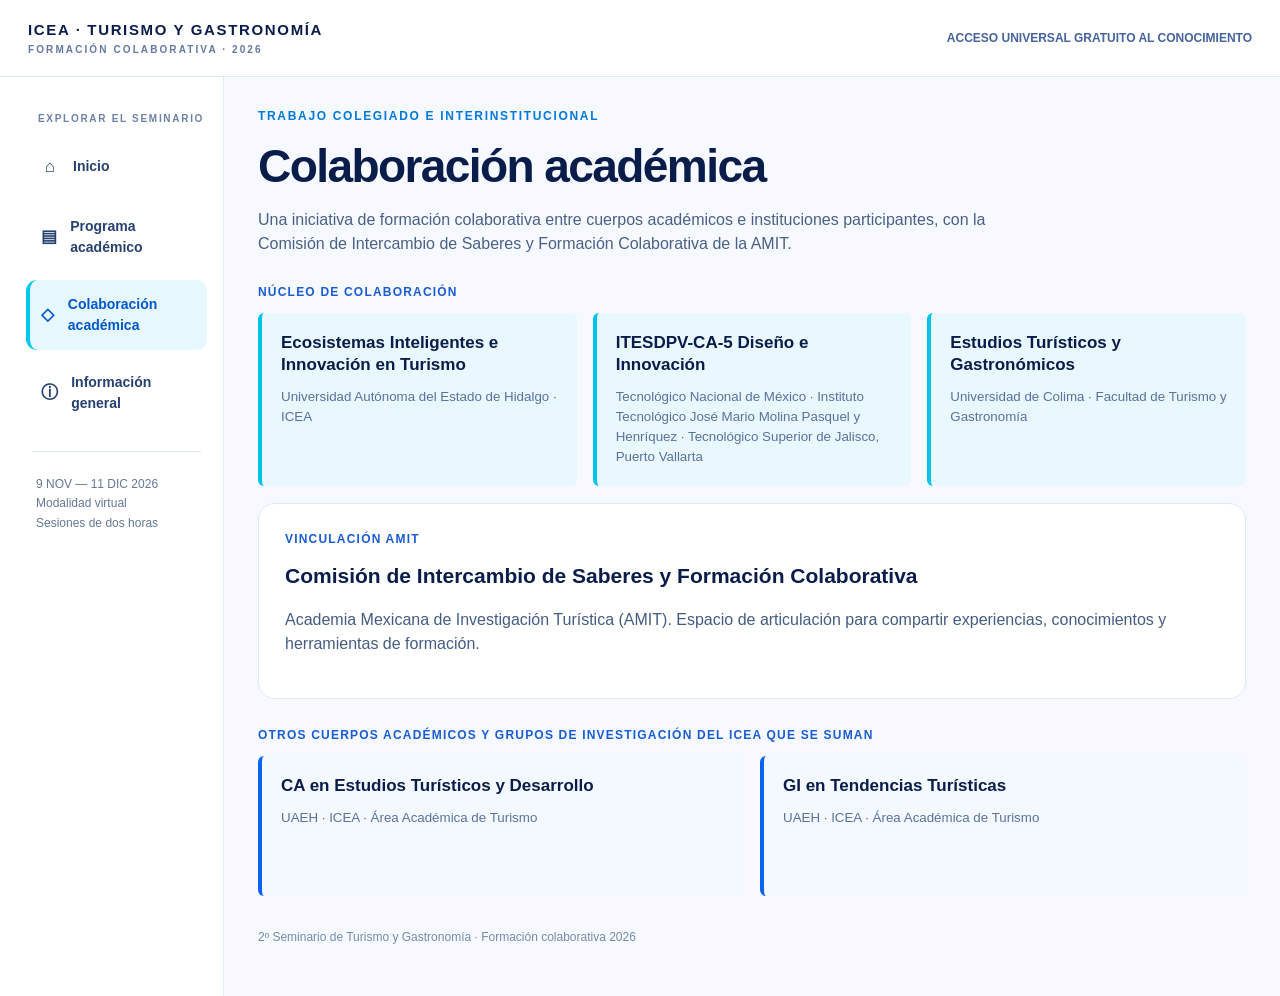
==== colaboracion.html @ 2c592e2b "Add files via upload" ====
<!doctype html><html lang="es"><head><meta charset="utf-8"><meta name="viewport" content="width=device-width,initial-scale=1"><meta name="theme-color" content="#061b65"><title>Colaboración académica · 2º Seminario de Turismo y Gastronomía</title><link rel="stylesheet" href="styles.css"></head><body><header class="header"><div class="head-inner"><a href="index.html" class="brand">ICEA · TURISMO Y GASTRONOMÍA<small>FORMACIÓN COLABORATIVA · 2026</small></a><div class="header-note">ACCESO UNIVERSAL GRATUITO AL CONOCIMIENTO</div></div></header><div class="shell"><aside class="side"><p class="side-title">Explorar el seminario</p><a class="" href="index.html"><span class="symbol">⌂</span>Inicio</a><a class="" href="programa.html"><span class="symbol">▤</span>Programa académico</a><a class="current" href="colaboracion.html"><span class="symbol">◇</span>Colaboración académica</a><a class="" href="informacion.html"><span class="symbol">ⓘ</span>Información general</a><div class="divider"></div><p class="note">9 NOV — 11 DIC 2026<br>Modalidad virtual<br>Sesiones de dos horas</p></aside><main class="content"><div class="page-top"><div class="kicker">Trabajo colegiado e interinstitucional</div><h1>Colaboración académica</h1><p>Una iniciativa de formación colaborativa entre cuerpos académicos e instituciones participantes, con la Comisión de Intercambio de Saberes y Formación Colaborativa de la AMIT.</p></div><div class="section-label">Núcleo de colaboración</div><div class="three"><article class="ca primary"><strong>Ecosistemas Inteligentes e Innovación en Turismo</strong><small>Universidad Autónoma del Estado de Hidalgo · ICEA</small></article><article class="ca primary"><strong>ITESDPV-CA-5 Diseño e Innovación</strong><small>Tecnológico Nacional de México · Instituto Tecnológico José Mario Molina Pasquel y Henríquez · Tecnológico Superior de Jalisco, Puerto Vallarta</small></article><article class="ca primary"><strong>Estudios Turísticos y Gastronómicos</strong><small>Universidad de Colima · Facultad de Turismo y Gastronomía</small></article></div><section class="panel" style="margin-top:17px"><div class="section-label" style="margin-top:0">Vinculación AMIT</div><h2>Comisión de Intercambio de Saberes y Formación Colaborativa</h2><p>Academia Mexicana de Investigación Turística (AMIT). Espacio de articulación para compartir experiencias, conocimientos y herramientas de formación.</p></section><div class="section-label">Otros cuerpos académicos y grupos de investigación del ICEA que se suman</div><div class="two"><div class="ca"><strong>CA en Estudios Turísticos y Desarrollo</strong><small>UAEH · ICEA · Área Académica de Turismo</small></div><div class="ca"><strong>GI en Tendencias Turísticas</strong><small>UAEH · ICEA · Área Académica de Turismo</small></div></div><footer class="foot">2º Seminario de Turismo y Gastronomía · Formación colaborativa 2026</footer></main></div></body></html>
---- styles.css ----
:root{--navy:#071653;--blue:#064ee2;--cyan:#04c9ed;--ink:#0a1d4a;--muted:#536586;--line:#e0e9f8}*{box-sizing:border-box}body{margin:0;background:#f6f9ff;color:var(--ink);font:16px/1.5 'Segoe UI',Arial,sans-serif}a{text-decoration:none;color:inherit}.header{background:white;border-bottom:1px solid var(--line)}.head-inner{max-width:1380px;margin:auto;min-height:76px;padding:14px 28px;display:flex;align-items:center;justify-content:space-between;gap:20px}.brand{font-size:15px;font-weight:900;letter-spacing:.11em}.brand small{display:block;color:#6678a2;font-size:10px;letter-spacing:.21em}.header-note{color:#47639d;font-size:12px;font-weight:700}.shell{max-width:1380px;margin:auto;display:grid;grid-template-columns:224px minmax(0,1fr);min-height:calc(100vh - 76px)}.side{padding:34px 16px 30px 26px;background:#fff;border-right:1px solid var(--line)}.side-title{font-size:10px;letter-spacing:.17em;text-transform:uppercase;color:#6d80a6;font-weight:900;margin:0 0 14px 12px}.side a{display:flex;align-items:center;gap:12px;padding:14px 13px;border-radius:11px;color:#26416f;font-weight:750;font-size:14px;margin-bottom:8px;transition:background .2s}.side a:hover{background:#eaf3ff}.side a.current{background:#e7f7ff;color:#0057cb;border-left:4px solid var(--cyan);padding-left:9px}.side a .symbol{font-size:17px;width:22px;text-align:center}.side .divider{border-top:1px solid var(--line);margin:23px 6px}.side .note{font-size:12px;color:#65789a;padding:0 10px;line-height:1.65}.content{min-width:0;padding:30px 34px 50px}.hero{background:linear-gradient(115deg,#061b65,#0838ad 68%,#0755df);color:white;border-radius:20px;display:grid;grid-template-columns:1.05fr .95fr;overflow:hidden;min-height:435px}.hero-copy{padding:48px 0 42px 44px;position:relative;z-index:1}.eyebrow{font-size:12px;letter-spacing:.14em;color:#52eafa;font-weight:900}.hero h1{font-size:clamp(34px,4.3vw,60px);line-height:1.05;letter-spacing:-.04em;margin:17px 0}.hero h1 span{color:#57eafa}.subtitle{font-size:19px;line-height:1.42;max-width:590px}.facts{font-size:13px;font-weight:850;letter-spacing:.03em;margin:26px 0}.hero-image{background:linear-gradient(90deg,#0836a7 0%,transparent 15%),url('assets/banner.jpg') center/cover;clip-path:polygon(14% 0,100% 0,100% 100%,0 100%)}.btn{display:inline-block;background:var(--cyan);padding:15px 21px;border-radius:9px;color:#00214b;font-weight:900;font-size:14px}.btn:hover{filter:brightness(.95)}.btn-outline{background:#fff;border:1px solid #c8d9f4;color:#0647bf}.intro{display:flex;gap:24px;align-items:center;justify-content:space-between;padding:25px 6px}.intro p{margin:0;max-width:690px;color:#344c76}.date-tag{font-size:12px;font-weight:900;color:#0056d8;white-space:nowrap}.logos{background:white;border:1px solid var(--line);border-radius:16px;padding:20px 24px;margin-top:6px}.logos-title{font-size:11px;font-weight:900;color:#50689b;letter-spacing:.12em;text-transform:uppercase;margin-bottom:15px}.logo-grid{display:grid;grid-template-columns:repeat(5,1fr);gap:18px;align-items:center}.logo-grid img{display:block;width:100%;height:85px;object-fit:contain}.logo-grid .logo-label{text-align:center;font-size:11px;font-weight:800;color:#6176a0;margin-top:8px}.page-top{margin-bottom:26px}.kicker{color:#0079db;font-size:12px;font-weight:900;letter-spacing:.14em;text-transform:uppercase}.page-top h1{font-size:clamp(30px,3.6vw,47px);letter-spacing:-.035em;margin:7px 0}.page-top p{max-width:780px;color:#4b6085;margin:0;font-size:16px}.panel{background:white;border:1px solid var(--line);border-radius:17px;padding:26px;margin-bottom:18px}.panel h2{font-size:21px;margin:0 0 12px}.panel p{color:#455c81}.status{display:inline-block;padding:6px 12px;background:#e5f9fd;color:#006d9a;border-radius:6px;font-size:12px;font-weight:900}.two{display:grid;grid-template-columns:1fr 1fr;gap:16px}.three{display:grid;grid-template-columns:repeat(3,1fr);gap:16px}.ca{background:#f4f8ff;border-left:4px solid #0b64ed;padding:19px;border-radius:6px;min-height:140px}.ca strong{display:block;font-size:17px;line-height:1.3}.ca small{display:block;color:#59729c;margin-top:11px}.ca.primary{background:#e9f7ff;border-left-color:#00c4e7}.section-label{color:#1a5cd2;font-size:12px;font-weight:900;letter-spacing:.1em;text-transform:uppercase;margin:27px 0 12px}.mini{font-size:13px;color:#667ca1}.note-box{border-left:4px solid var(--cyan);padding:12px 18px;background:#eefaff;color:#21476b;margin-top:18px}.foot{font-size:12px;color:#7789a9;margin-top:32px}.contact{font-weight:800;color:#0754c9}.bullets{padding-left:20px;color:#405a81}.bullets li{margin:8px 0}.soft{background:#f2f8ff;padding:16px;border-radius:10px}.tag{display:inline-block;background:#e7edff;color:#1647ad;font-weight:800;font-size:12px;padding:6px 10px;border-radius:6px}@media(max-width:1000px){.hero{grid-template-columns:1fr}.hero-image{height:190px;clip-path:none}.hero-copy{padding:35px}.logo-grid{grid-template-columns:repeat(3,1fr)}.three{grid-template-columns:1fr 1fr}}@media(max-width:680px){.shell{display:block}.side{padding:10px 14px;display:flex;overflow-x:auto;gap:6px;border-right:0;border-bottom:1px solid var(--line)}.side-title,.side .divider,.side .note{display:none}.side a{white-space:nowrap;margin:0;font-size:12px;padding:10px}.content{padding:16px}.hero-copy{padding:25px}.hero h1{font-size:35px}.subtitle{font-size:16px}.intro{display:block}.date-tag{margin-top:12px}.two,.three{grid-template-columns:1fr}.logo-grid{grid-template-columns:1fr 1fr}.logo-grid img{height:70px}.head-inner{padding:12px 18px}.header-note{display:none}.panel{padding:19px}}
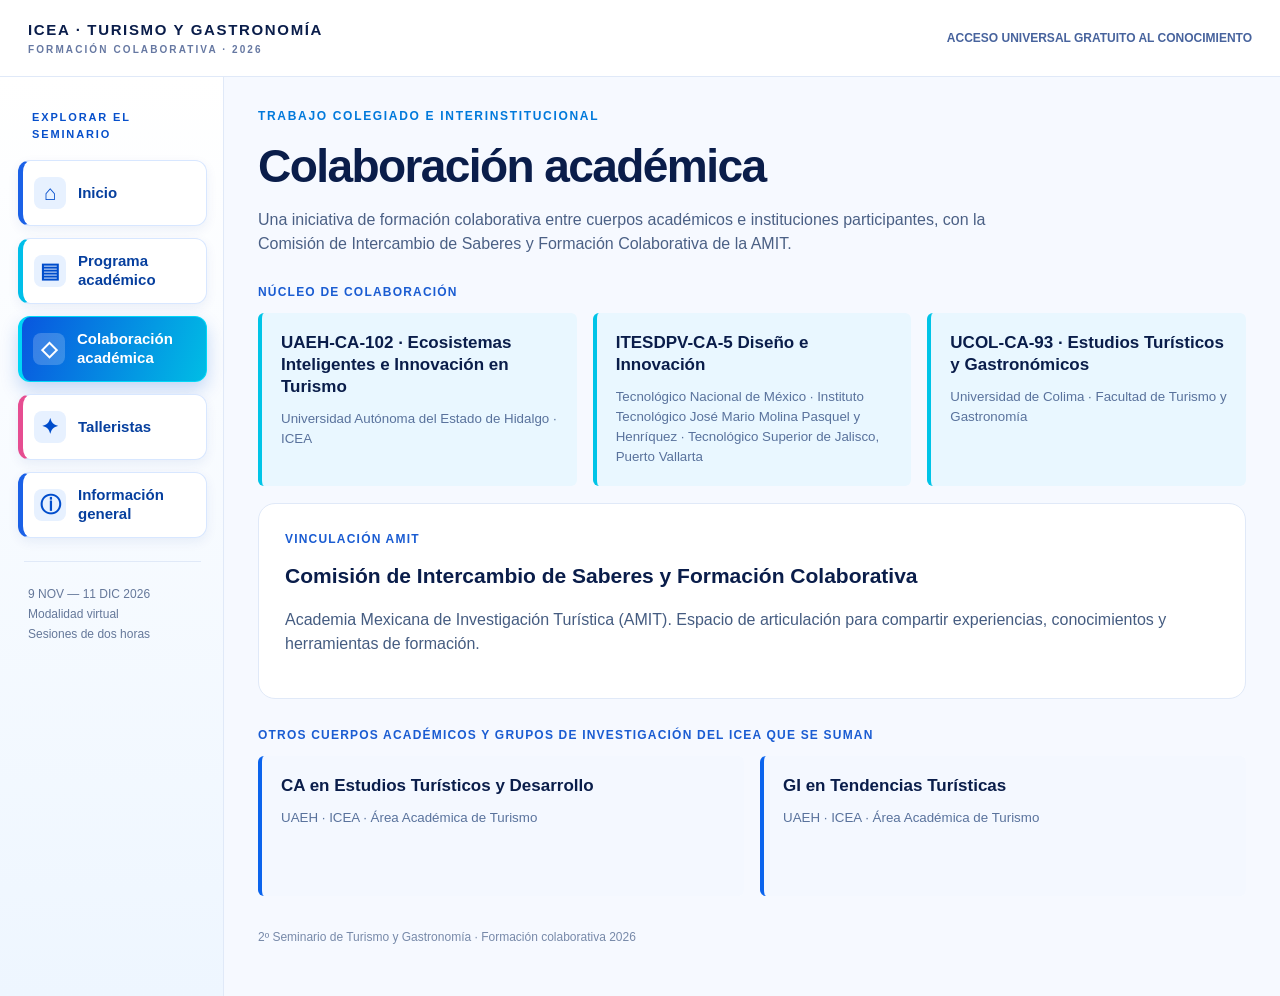
==== commit 959e16f7: "Add files via upload" ====
--- a/colaboracion.html
+++ b/colaboracion.html
@@ -1 +1,3 @@
-<!doctype html><html lang="es"><head><meta charset="utf-8"><meta name="viewport" content="width=device-width,initial-scale=1"><meta name="theme-color" content="#061b65"><title>Colaboración académica · 2º Seminario de Turismo y Gastronomía</title><link rel="stylesheet" href="styles.css"></head><body><header class="header"><div class="head-inner"><a href="index.html" class="brand">ICEA · TURISMO Y GASTRONOMÍA<small>FORMACIÓN COLABORATIVA · 2026</small></a><div class="header-note">ACCESO UNIVERSAL GRATUITO AL CONOCIMIENTO</div></div></header><div class="shell"><aside class="side"><p class="side-title">Explorar el seminario</p><a class="" href="index.html"><span class="symbol">⌂</span>Inicio</a><a class="" href="programa.html"><span class="symbol">▤</span>Programa académico</a><a class="current" href="colaboracion.html"><span class="symbol">◇</span>Colaboración académica</a><a class="" href="informacion.html"><span class="symbol">ⓘ</span>Información general</a><div class="divider"></div><p class="note">9 NOV — 11 DIC 2026<br>Modalidad virtual<br>Sesiones de dos horas</p></aside><main class="content"><div class="page-top"><div class="kicker">Trabajo colegiado e interinstitucional</div><h1>Colaboración académica</h1><p>Una iniciativa de formación colaborativa entre cuerpos académicos e instituciones participantes, con la Comisión de Intercambio de Saberes y Formación Colaborativa de la AMIT.</p></div><div class="section-label">Núcleo de colaboración</div><div class="three"><article class="ca primary"><strong>Ecosistemas Inteligentes e Innovación en Turismo</strong><small>Universidad Autónoma del Estado de Hidalgo · ICEA</small></article><article class="ca primary"><strong>ITESDPV-CA-5 Diseño e Innovación</strong><small>Tecnológico Nacional de México · Instituto Tecnológico José Mario Molina Pasquel y Henríquez · Tecnológico Superior de Jalisco, Puerto Vallarta</small></article><article class="ca primary"><strong>Estudios Turísticos y Gastronómicos</strong><small>Universidad de Colima · Facultad de Turismo y Gastronomía</small></article></div><section class="panel" style="margin-top:17px"><div class="section-label" style="margin-top:0">Vinculación AMIT</div><h2>Comisión de Intercambio de Saberes y Formación Colaborativa</h2><p>Academia Mexicana de Investigación Turística (AMIT). Espacio de articulación para compartir experiencias, conocimientos y herramientas de formación.</p></section><div class="section-label">Otros cuerpos académicos y grupos de investigación del ICEA que se suman</div><div class="two"><div class="ca"><strong>CA en Estudios Turísticos y Desarrollo</strong><small>UAEH · ICEA · Área Académica de Turismo</small></div><div class="ca"><strong>GI en Tendencias Turísticas</strong><small>UAEH · ICEA · Área Académica de Turismo</small></div></div><footer class="foot">2º Seminario de Turismo y Gastronomía · Formación colaborativa 2026</footer></main></div></body></html>+<!DOCTYPE html>
+
+<html lang="es"><head><meta charset="utf-8"/><meta content="width=device-width,initial-scale=1" name="viewport"/><meta content="#061b65" name="theme-color"/><title>Colaboración académica · 2º Seminario de Turismo y Gastronomía</title><link href="styles.css" rel="stylesheet"/></head><body><header class="header"><div class="head-inner"><a class="brand" href="index.html">ICEA · TURISMO Y GASTRONOMÍA<small>FORMACIÓN COLABORATIVA · 2026</small></a><div class="header-note">ACCESO UNIVERSAL GRATUITO AL CONOCIMIENTO</div></div></header><div class="shell"><aside class="side"><p class="side-title">Explorar el seminario</p><a class="" href="index.html"><span class="symbol">⌂</span>Inicio</a><a class="" href="programa.html"><span class="symbol">▤</span>Programa académico</a><a class="current" href="colaboracion.html"><span class="symbol">◇</span>Colaboración académica</a><a class="" href="talleristas.html"><span class="symbol">✦</span> Talleristas</a><a class="" href="informacion.html"><span class="symbol">ⓘ</span>Información general</a><div class="divider"></div><p class="note">9 NOV — 11 DIC 2026<br/>Modalidad virtual<br/>Sesiones de dos horas</p></aside><main class="content"><div class="page-top"><div class="kicker">Trabajo colegiado e interinstitucional</div><h1>Colaboración académica</h1><p>Una iniciativa de formación colaborativa entre cuerpos académicos e instituciones participantes, con la Comisión de Intercambio de Saberes y Formación Colaborativa de la AMIT.</p></div><div class="section-label">Núcleo de colaboración</div><div class="three"><article class="ca primary"><strong>UAEH-CA-102 · Ecosistemas Inteligentes e Innovación en Turismo</strong><small>Universidad Autónoma del Estado de Hidalgo · ICEA</small></article><article class="ca primary"><strong>ITESDPV-CA-5 Diseño e Innovación</strong><small>Tecnológico Nacional de México · Instituto Tecnológico José Mario Molina Pasquel y Henríquez · Tecnológico Superior de Jalisco, Puerto Vallarta</small></article><article class="ca primary"><strong>UCOL-CA-93 · Estudios Turísticos y Gastronómicos</strong><small>Universidad de Colima · Facultad de Turismo y Gastronomía</small></article></div><section class="panel" style="margin-top:17px"><div class="section-label" style="margin-top:0">Vinculación AMIT</div><h2>Comisión de Intercambio de Saberes y Formación Colaborativa</h2><p>Academia Mexicana de Investigación Turística (AMIT). Espacio de articulación para compartir experiencias, conocimientos y herramientas de formación.</p></section><div class="section-label">Otros cuerpos académicos y grupos de investigación del ICEA que se suman</div><div class="two"><div class="ca"><strong>CA en Estudios Turísticos y Desarrollo</strong><small>UAEH · ICEA · Área Académica de Turismo</small></div><div class="ca"><strong>GI en Tendencias Turísticas</strong><small>UAEH · ICEA · Área Académica de Turismo</small></div></div><footer class="foot">2º Seminario de Turismo y Gastronomía · Formación colaborativa 2026</footer></main></div></body></html>
--- a/styles.css
+++ b/styles.css
@@ -1,2 +1,31 @@
 
-:root{--navy:#071653;--blue:#064ee2;--cyan:#04c9ed;--ink:#0a1d4a;--muted:#536586;--line:#e0e9f8}*{box-sizing:border-box}body{margin:0;background:#f6f9ff;color:var(--ink);font:16px/1.5 'Segoe UI',Arial,sans-serif}a{text-decoration:none;color:inherit}.header{background:white;border-bottom:1px solid var(--line)}.head-inner{max-width:1380px;margin:auto;min-height:76px;padding:14px 28px;display:flex;align-items:center;justify-content:space-between;gap:20px}.brand{font-size:15px;font-weight:900;letter-spacing:.11em}.brand small{display:block;color:#6678a2;font-size:10px;letter-spacing:.21em}.header-note{color:#47639d;font-size:12px;font-weight:700}.shell{max-width:1380px;margin:auto;display:grid;grid-template-columns:224px minmax(0,1fr);min-height:calc(100vh - 76px)}.side{padding:34px 16px 30px 26px;background:#fff;border-right:1px solid var(--line)}.side-title{font-size:10px;letter-spacing:.17em;text-transform:uppercase;color:#6d80a6;font-weight:900;margin:0 0 14px 12px}.side a{display:flex;align-items:center;gap:12px;padding:14px 13px;border-radius:11px;color:#26416f;font-weight:750;font-size:14px;margin-bottom:8px;transition:background .2s}.side a:hover{background:#eaf3ff}.side a.current{background:#e7f7ff;color:#0057cb;border-left:4px solid var(--cyan);padding-left:9px}.side a .symbol{font-size:17px;width:22px;text-align:center}.side .divider{border-top:1px solid var(--line);margin:23px 6px}.side .note{font-size:12px;color:#65789a;padding:0 10px;line-height:1.65}.content{min-width:0;padding:30px 34px 50px}.hero{background:linear-gradient(115deg,#061b65,#0838ad 68%,#0755df);color:white;border-radius:20px;display:grid;grid-template-columns:1.05fr .95fr;overflow:hidden;min-height:435px}.hero-copy{padding:48px 0 42px 44px;position:relative;z-index:1}.eyebrow{font-size:12px;letter-spacing:.14em;color:#52eafa;font-weight:900}.hero h1{font-size:clamp(34px,4.3vw,60px);line-height:1.05;letter-spacing:-.04em;margin:17px 0}.hero h1 span{color:#57eafa}.subtitle{font-size:19px;line-height:1.42;max-width:590px}.facts{font-size:13px;font-weight:850;letter-spacing:.03em;margin:26px 0}.hero-image{background:linear-gradient(90deg,#0836a7 0%,transparent 15%),url('assets/banner.jpg') center/cover;clip-path:polygon(14% 0,100% 0,100% 100%,0 100%)}.btn{display:inline-block;background:var(--cyan);padding:15px 21px;border-radius:9px;color:#00214b;font-weight:900;font-size:14px}.btn:hover{filter:brightness(.95)}.btn-outline{background:#fff;border:1px solid #c8d9f4;color:#0647bf}.intro{display:flex;gap:24px;align-items:center;justify-content:space-between;padding:25px 6px}.intro p{margin:0;max-width:690px;color:#344c76}.date-tag{font-size:12px;font-weight:900;color:#0056d8;white-space:nowrap}.logos{background:white;border:1px solid var(--line);border-radius:16px;padding:20px 24px;margin-top:6px}.logos-title{font-size:11px;font-weight:900;color:#50689b;letter-spacing:.12em;text-transform:uppercase;margin-bottom:15px}.logo-grid{display:grid;grid-template-columns:repeat(5,1fr);gap:18px;align-items:center}.logo-grid img{display:block;width:100%;height:85px;object-fit:contain}.logo-grid .logo-label{text-align:center;font-size:11px;font-weight:800;color:#6176a0;margin-top:8px}.page-top{margin-bottom:26px}.kicker{color:#0079db;font-size:12px;font-weight:900;letter-spacing:.14em;text-transform:uppercase}.page-top h1{font-size:clamp(30px,3.6vw,47px);letter-spacing:-.035em;margin:7px 0}.page-top p{max-width:780px;color:#4b6085;margin:0;font-size:16px}.panel{background:white;border:1px solid var(--line);border-radius:17px;padding:26px;margin-bottom:18px}.panel h2{font-size:21px;margin:0 0 12px}.panel p{color:#455c81}.status{display:inline-block;padding:6px 12px;background:#e5f9fd;color:#006d9a;border-radius:6px;font-size:12px;font-weight:900}.two{display:grid;grid-template-columns:1fr 1fr;gap:16px}.three{display:grid;grid-template-columns:repeat(3,1fr);gap:16px}.ca{background:#f4f8ff;border-left:4px solid #0b64ed;padding:19px;border-radius:6px;min-height:140px}.ca strong{display:block;font-size:17px;line-height:1.3}.ca small{display:block;color:#59729c;margin-top:11px}.ca.primary{background:#e9f7ff;border-left-color:#00c4e7}.section-label{color:#1a5cd2;font-size:12px;font-weight:900;letter-spacing:.1em;text-transform:uppercase;margin:27px 0 12px}.mini{font-size:13px;color:#667ca1}.note-box{border-left:4px solid var(--cyan);padding:12px 18px;background:#eefaff;color:#21476b;margin-top:18px}.foot{font-size:12px;color:#7789a9;margin-top:32px}.contact{font-weight:800;color:#0754c9}.bullets{padding-left:20px;color:#405a81}.bullets li{margin:8px 0}.soft{background:#f2f8ff;padding:16px;border-radius:10px}.tag{display:inline-block;background:#e7edff;color:#1647ad;font-weight:800;font-size:12px;padding:6px 10px;border-radius:6px}@media(max-width:1000px){.hero{grid-template-columns:1fr}.hero-image{height:190px;clip-path:none}.hero-copy{padding:35px}.logo-grid{grid-template-columns:repeat(3,1fr)}.three{grid-template-columns:1fr 1fr}}@media(max-width:680px){.shell{display:block}.side{padding:10px 14px;display:flex;overflow-x:auto;gap:6px;border-right:0;border-bottom:1px solid var(--line)}.side-title,.side .divider,.side .note{display:none}.side a{white-space:nowrap;margin:0;font-size:12px;padding:10px}.content{padding:16px}.hero-copy{padding:25px}.hero h1{font-size:35px}.subtitle{font-size:16px}.intro{display:block}.date-tag{margin-top:12px}.two,.three{grid-template-columns:1fr}.logo-grid{grid-template-columns:1fr 1fr}.logo-grid img{height:70px}.head-inner{padding:12px 18px}.header-note{display:none}.panel{padding:19px}}
+:root{--navy:#071653;--blue:#064ee2;--cyan:#04c9ed;--ink:#0a1d4a;--muted:#536586;--line:#e0e9f8}*{box-sizing:border-box}body{margin:0;background:#f6f9ff;color:var(--ink);font:16px/1.5 'Segoe UI',Arial,sans-serif}a{text-decoration:none;color:inherit}.header{background:white;border-bottom:1px solid var(--line)}.head-inner{max-width:1380px;margin:auto;min-height:76px;padding:14px 28px;display:flex;align-items:center;justify-content:space-between;gap:20px}.brand{font-size:15px;font-weight:900;letter-spacing:.11em}.brand small{display:block;color:#6678a2;font-size:10px;letter-spacing:.21em}.header-note{color:#47639d;font-size:12px;font-weight:700}.shell{max-width:1380px;margin:auto;display:grid;grid-template-columns:224px minmax(0,1fr);min-height:calc(100vh - 76px)}.side{padding:34px 16px 30px 26px;background:#fff;border-right:1px solid var(--line)}.side-title{font-size:10px;letter-spacing:.17em;text-transform:uppercase;color:#6d80a6;font-weight:900;margin:0 0 14px 12px}.side a{display:flex;align-items:center;gap:12px;padding:14px 13px;border-radius:11px;color:#26416f;font-weight:750;font-size:14px;margin-bottom:8px;transition:background .2s}.side a:hover{background:#eaf3ff}.side a.current{background:#e7f7ff;color:#0057cb;border-left:4px solid var(--cyan);padding-left:9px}.side a .symbol{font-size:17px;width:22px;text-align:center}.side .divider{border-top:1px solid var(--line);margin:23px 6px}.side .note{font-size:12px;color:#65789a;padding:0 10px;line-height:1.65}.content{min-width:0;padding:30px 34px 50px}.hero{background:linear-gradient(115deg,#061b65,#0838ad 68%,#0755df);color:white;border-radius:20px;display:grid;grid-template-columns:1.05fr .95fr;overflow:hidden;min-height:435px}.hero-copy{padding:48px 0 42px 44px;position:relative;z-index:1}.eyebrow{font-size:12px;letter-spacing:.14em;color:#52eafa;font-weight:900}.hero h1{font-size:clamp(34px,4.3vw,60px);line-height:1.05;letter-spacing:-.04em;margin:17px 0}.hero h1 span{color:#57eafa}.subtitle{font-size:19px;line-height:1.42;max-width:590px}.facts{font-size:13px;font-weight:850;letter-spacing:.03em;margin:26px 0}.hero-image{background:linear-gradient(90deg,#0836a7 0%,transparent 15%),url('assets/hero-visual.jpg') center center/cover;clip-path:polygon(14% 0,100% 0,100% 100%,0 100%)}.btn{display:inline-block;background:var(--cyan);padding:15px 21px;border-radius:9px;color:#00214b;font-weight:900;font-size:14px}.btn:hover{filter:brightness(.95)}.btn-outline{background:#fff;border:1px solid #c8d9f4;color:#0647bf}.intro{display:flex;gap:24px;align-items:center;justify-content:space-between;padding:25px 6px}.intro p{margin:0;max-width:690px;color:#344c76}.date-tag{font-size:12px;font-weight:900;color:#0056d8;white-space:nowrap}.logos{background:white;border:1px solid var(--line);border-radius:16px;padding:20px 24px;margin-top:6px}.logos-title{font-size:11px;font-weight:900;color:#50689b;letter-spacing:.12em;text-transform:uppercase;margin-bottom:15px}.logo-grid{display:grid;grid-template-columns:repeat(5,1fr);gap:18px;align-items:center}.logo-grid img{display:block;width:100%;height:85px;object-fit:contain}.logo-grid .logo-label{text-align:center;font-size:11px;font-weight:800;color:#6176a0;margin-top:8px}.page-top{margin-bottom:26px}.kicker{color:#0079db;font-size:12px;font-weight:900;letter-spacing:.14em;text-transform:uppercase}.page-top h1{font-size:clamp(30px,3.6vw,47px);letter-spacing:-.035em;margin:7px 0}.page-top p{max-width:780px;color:#4b6085;margin:0;font-size:16px}.panel{background:white;border:1px solid var(--line);border-radius:17px;padding:26px;margin-bottom:18px}.panel h2{font-size:21px;margin:0 0 12px}.panel p{color:#455c81}.status{display:inline-block;padding:6px 12px;background:#e5f9fd;color:#006d9a;border-radius:6px;font-size:12px;font-weight:900}.two{display:grid;grid-template-columns:1fr 1fr;gap:16px}.three{display:grid;grid-template-columns:repeat(3,1fr);gap:16px}.ca{background:#f4f8ff;border-left:4px solid #0b64ed;padding:19px;border-radius:6px;min-height:140px}.ca strong{display:block;font-size:17px;line-height:1.3}.ca small{display:block;color:#59729c;margin-top:11px}.ca.primary{background:#e9f7ff;border-left-color:#00c4e7}.section-label{color:#1a5cd2;font-size:12px;font-weight:900;letter-spacing:.1em;text-transform:uppercase;margin:27px 0 12px}.mini{font-size:13px;color:#667ca1}.note-box{border-left:4px solid var(--cyan);padding:12px 18px;background:#eefaff;color:#21476b;margin-top:18px}.foot{font-size:12px;color:#7789a9;margin-top:32px}.contact{font-weight:800;color:#0754c9}.bullets{padding-left:20px;color:#405a81}.bullets li{margin:8px 0}.soft{background:#f2f8ff;padding:16px;border-radius:10px}.tag{display:inline-block;background:#e7edff;color:#1647ad;font-weight:800;font-size:12px;padding:6px 10px;border-radius:6px}@media(max-width:1000px){.hero{grid-template-columns:1fr}.hero-image{height:190px;clip-path:none}.hero-copy{padding:35px}.logo-grid{grid-template-columns:repeat(3,1fr)}.three{grid-template-columns:1fr 1fr}}@media(max-width:680px){.shell{display:block}.side{padding:10px 14px;display:flex;overflow-x:auto;gap:6px;border-right:0;border-bottom:1px solid var(--line)}.side-title,.side .divider,.side .note{display:none}.side a{white-space:nowrap;margin:0;font-size:12px;padding:10px}.content{padding:16px}.hero-copy{padding:25px}.hero h1{font-size:35px}.subtitle{font-size:16px}.intro{display:block}.date-tag{margin-top:12px}.two,.three{grid-template-columns:1fr}.logo-grid{grid-template-columns:1fr 1fr}.logo-grid img{height:70px}.head-inner{padding:12px 18px}.header-note{display:none}.panel{padding:19px}}
+
+/* Ajuste visual 08-oct: imagen sin tipografia superpuesta y menu lateral con presencia */
+.hero-image{background-image:linear-gradient(90deg,rgba(8,49,158,.28),rgba(8,49,158,0) 25%),url('assets/hero-visual.jpg');background-position:center center;background-size:cover;clip-path:none;min-width:0}
+.hero{grid-template-columns:minmax(0,1.16fr) minmax(0,.84fr);background:linear-gradient(120deg,#081a68 0%,#0739bb 75%,#0357eb 100%)}
+.hero-copy{padding:46px 18px 44px 44px}
+.side{padding:32px 16px 28px 18px;background:linear-gradient(180deg,#ffffff 0%,#eef6ff 100%)}
+.side-title{color:#064fcb;font-size:11px;margin:0 0 18px 14px}
+.side a{background:#fff;border:1px solid #d8e7ff;border-left:5px solid #1b61e7;border-radius:12px;min-height:66px;margin-bottom:12px;padding:12px 12px 12px 11px;font-size:15px;color:#063f9e;box-shadow:0 4px 12px rgba(11,62,156,.07);line-height:1.25}
+.side a:nth-of-type(2){border-left-color:#00bfe9}.side a:nth-of-type(3){border-left-color:#6d4bde}.side a:nth-of-type(4){border-left-color:#e64d91}
+.side a .symbol{width:32px;height:32px;flex:0 0 32px;display:grid;place-items:center;border-radius:8px;background:#e7f1ff;color:#004dcc;font-size:21px}
+.side a:hover{background:#e9f8ff;transform:translateX(3px);border-color:#85d5ff}
+.side a.current{background:linear-gradient(110deg,#0956df,#00bde5);color:white;border-color:#00d7f6;padding-left:11px;box-shadow:0 8px 18px rgba(0,83,208,.22)}
+.side a.current .symbol{background:rgba(255,255,255,.2);color:white}
+@media(max-width:1000px){.hero{grid-template-columns:1fr}.hero-image{height:240px;background-position:center 43%}.hero-copy{padding:35px}}
+@media(max-width:680px){.side{background:#fff;padding:10px;gap:8px}.side a{min-height:45px;font-size:12px;margin:0;padding:8px 10px;box-shadow:none}.side a .symbol{display:none}.side a.current{padding:8px 10px}.hero-image{height:195px}}
+
+/* Cuatro identidades institucionales, sin el logo AMIT duplicado */
+.logo-grid{grid-template-columns:repeat(4,minmax(0,1fr))}
+@media(max-width:760px){.logo-grid{grid-template-columns:repeat(2,minmax(0,1fr))}}
+
+/* Inscripción de talleristas y líneas temáticas */
+.workshop-heading{display:flex;justify-content:space-between;align-items:flex-end;gap:24px}.workshop-heading>div:first-child{max-width:760px}.workshop-heading h2{font-size:27px;margin:12px 0 8px}.workshop-heading p{margin:0 0 5px}.workshop-action{flex:0 0 auto;padding-bottom:5px}.topic-heading{font-size:17px;margin:24px 0 5px}.topic-lead{font-size:14px;margin:0 0 15px}.topic-grid{display:grid;grid-template-columns:repeat(2,minmax(0,1fr));gap:10px 16px;list-style:none;padding:0;margin:0}.topic-grid li{border-left:3px solid #04c9ed;background:#f3f8ff;padding:12px 14px;border-radius:5px}.topic-grid strong{display:block;color:#09265f;font-size:14px}.topic-grid span{display:block;color:#506486;font-size:13px;margin-top:3px}.workshop-reminder{background:#e9faff;border-radius:8px;padding:12px 16px;margin:17px 0 0!important;font-size:14px}.attendee-panel{display:flex;align-items:center;gap:18px;flex-wrap:wrap}.attendee-panel h2{margin:0}.attendee-panel p{flex:1 1 360px;margin:0}.attendee-panel .btn{white-space:nowrap}@media(max-width:900px){.workshop-heading{display:block}.workshop-action{margin-top:18px}}@media(max-width:680px){.topic-grid{grid-template-columns:1fr}.attendee-panel{display:block}.attendee-panel>*{margin-bottom:12px!important}.attendee-panel .btn{white-space:normal}}
+
+/* Acceso universal gratuito: mensaje principal de la portada */
+.free-feature{display:flex;align-items:center;gap:24px;padding:22px 27px;margin:22px 0 16px;background:linear-gradient(110deg,#00c5ed,#2ce3cf);color:#051c58;border-radius:14px;box-shadow:0 10px 24px rgba(0,116,195,.12)}
+.free-title{font-size:clamp(21px,2.4vw,32px);font-weight:900;line-height:1.12;flex:0 0 43%}
+.free-feature p{font-size:16px;line-height:1.5;margin:0;font-weight:550}
+.hero .eyebrow{font-size:14px;letter-spacing:.085em;font-weight:900;color:#65f4ff}
+@media(max-width:760px){.free-feature{display:block;padding:20px}.free-feature p{margin-top:12px}}
